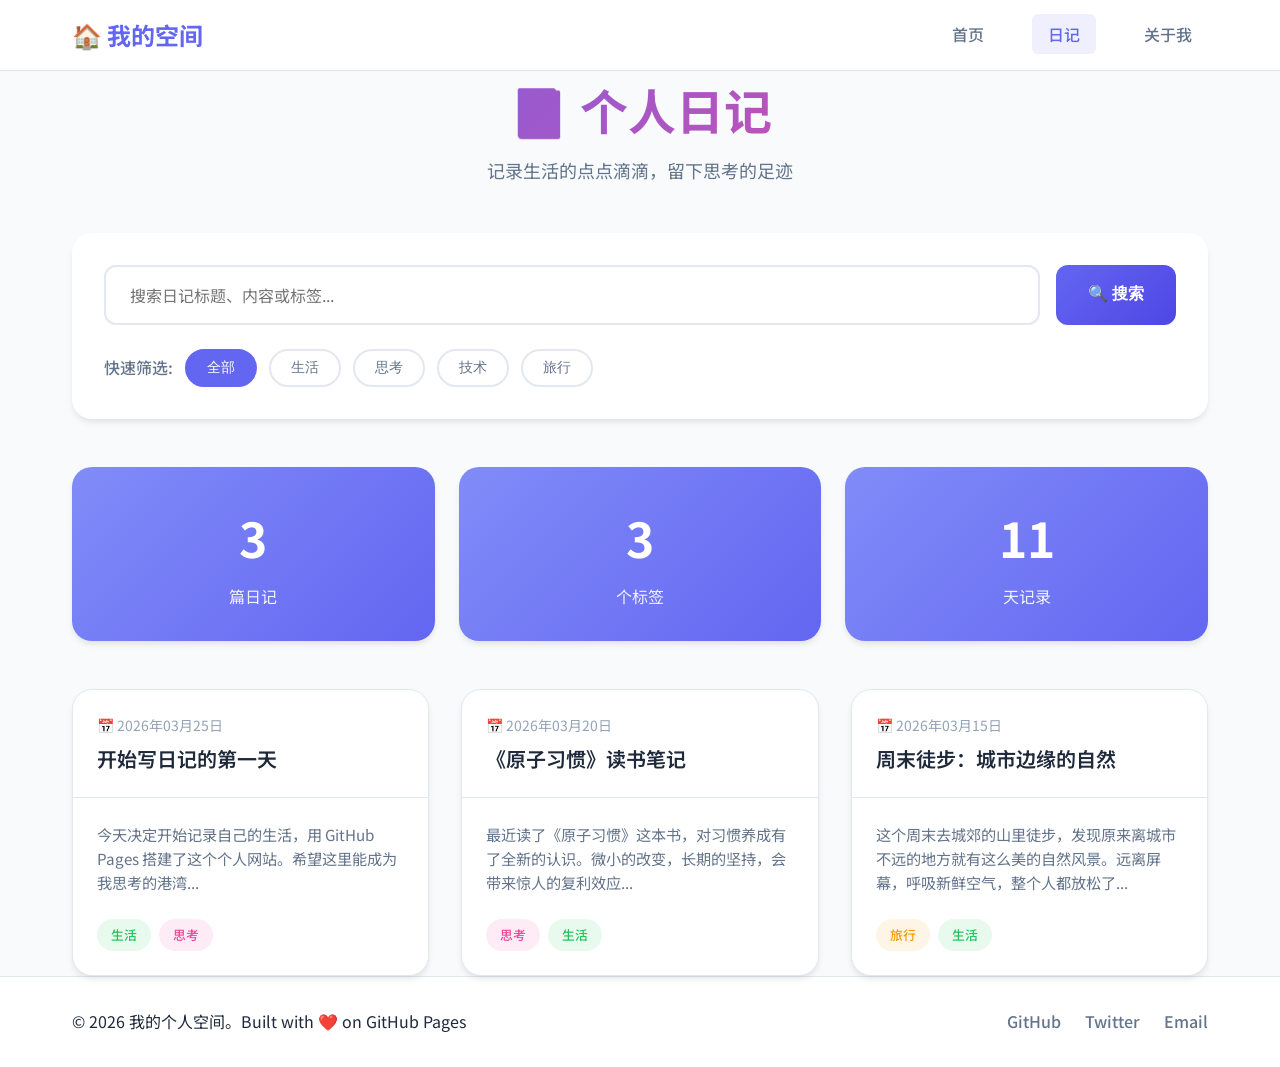
==== journal/index.html @ 2c1432b1 "Initial commit: 个人网站 + 日记功能" ====
<!DOCTYPE html>
<html lang="zh-CN">
<head>
    <meta charset="UTF-8">
    <meta name="viewport" content="width=device-width, initial-scale=1.0">
    <title>个人日记 - 我的空间</title>
    <link rel="stylesheet" href="../css/style.css">
    <link rel="stylesheet" href="../css/journal.css">
    <link href="https://fonts.googleapis.com/css2?family=Noto+Sans+SC:wght@300;400;500;700&display=swap" rel="stylesheet">
</head>
<body>
    <header class="header">
        <nav class="nav">
            <div class="nav-brand">
                <a href="../index.html">🏠 我的空间</a>
            </div>
            <ul class="nav-links">
                <li><a href="../index.html">首页</a></li>
                <li><a href="index.html" class="active">日记</a></li>
                <li><a href="../about.html">关于我</a></li>
            </ul>
        </nav>
    </header>

    <main class="container">
        <section class="journal-header">
            <h1 class="page-title">📔 个人日记</h1>
            <p class="page-subtitle">记录生活的点点滴滴，留下思考的足迹</p>
        </section>

        <section class="search-section">
            <div class="search-container">
                <input 
                    type="text" 
                    id="search-input" 
                    class="search-input" 
                    placeholder="搜索日记标题、内容或标签..."
                >
                <button id="search-btn" class="search-btn">🔍 搜索</button>
            </div>
            <div class="search-filters">
                <span class="filter-label">快速筛选:</span>
                <button class="filter-btn active" data-filter="all">全部</button>
                <button class="filter-btn" data-filter="life">生活</button>
                <button class="filter-btn" data-filter="thoughts">思考</button>
                <button class="filter-btn" data-filter="tech">技术</button>
                <button class="filter-btn" data-filter="travel">旅行</button>
            </div>
        </section>

        <section class="journal-stats">
            <div class="stat-card">
                <span class="stat-number" id="total-posts">0</span>
                <span class="stat-label">篇日记</span>
            </div>
            <div class="stat-card">
                <span class="stat-number" id="total-tags">0</span>
                <span class="stat-label">个标签</span>
            </div>
            <div class="stat-card">
                <span class="stat-number" id="first-post-days">0</span>
                <span class="stat-label">天记录</span>
            </div>
        </section>

        <section class="posts-section">
            <div id="posts-container" class="posts-grid">
                <!-- 日记内容通过 JS 动态加载 -->
            </div>
            <div id="no-results" class="no-results" style="display: none;">
                <p>😕 没有找到匹配的日记</p>
            </div>
        </section>
    </main>

    <footer class="footer">
        <div class="footer-content">
            <p>&copy; 2026 我的个人空间。Built with ❤️ on GitHub Pages</p>
            <div class="social-links">
                <a href="https://github.com/yourusername" target="_blank">GitHub</a>
                <a href="https://twitter.com/yourusername" target="_blank">Twitter</a>
                <a href="mailto:your@email.com">Email</a>
            </div>
        </div>
    </footer>

    <script src="../js/journal-data.js"></script>
    <script src="../js/journal-search.js"></script>
    <script src="../js/journal.js"></script>
</body>
</html>
---- css/style.css ----
/* ===== CSS Variables ===== */
:root {
    --primary-color: #6366f1;
    --primary-light: #818cf8;
    --primary-dark: #4f46e5;
    --secondary-color: #ec4899;
    --accent-color: #06b6d4;
    --bg-color: #f8fafc;
    --card-bg: #ffffff;
    --text-primary: #1e293b;
    --text-secondary: #64748b;
    --text-light: #94a3b8;
    --border-color: #e2e8f0;
    --shadow-sm: 0 1px 2px 0 rgb(0 0 0 / 0.05);
    --shadow-md: 0 4px 6px -1px rgb(0 0 0 / 0.1);
    --shadow-lg: 0 10px 15px -3px rgb(0 0 0 / 0.1);
    --radius-sm: 6px;
    --radius-md: 12px;
    --radius-lg: 20px;
}

/* ===== Reset & Base ===== */
* {
    margin: 0;
    padding: 0;
    box-sizing: border-box;
}

body {
    font-family: 'Noto Sans SC', -apple-system, BlinkMacSystemFont, sans-serif;
    background: var(--bg-color);
    color: var(--text-primary);
    line-height: 1.6;
    overflow-x: hidden;
}

a {
    text-decoration: none;
    color: inherit;
    transition: color 0.2s ease;
}

/* ===== Header & Navigation ===== */
.header {
    background: var(--card-bg);
    border-bottom: 1px solid var(--border-color);
    position: sticky;
    top: 0;
    z-index: 100;
    backdrop-filter: blur(10px);
    background: rgba(255, 255, 255, 0.9);
}

.nav {
    max-width: 1200px;
    margin: 0 auto;
    padding: 1rem 2rem;
    display: flex;
    justify-content: space-between;
    align-items: center;
}

.nav-brand a {
    font-size: 1.5rem;
    font-weight: 700;
    color: var(--primary-color);
}

.nav-links {
    display: flex;
    list-style: none;
    gap: 2rem;
}

.nav-links a {
    font-weight: 500;
    color: var(--text-secondary);
    padding: 0.5rem 1rem;
    border-radius: var(--radius-sm);
    transition: all 0.2s ease;
}

.nav-links a:hover,
.nav-links a.active {
    color: var(--primary-color);
    background: rgba(99, 102, 241, 0.1);
}

/* ===== Hero Section ===== */
.hero {
    max-width: 1200px;
    margin: 0 auto;
    padding: 6rem 2rem;
    display: grid;
    grid-template-columns: 1fr 1fr;
    gap: 4rem;
    align-items: center;
}

.hero-title {
    font-size: 3.5rem;
    font-weight: 700;
    line-height: 1.2;
    margin-bottom: 1.5rem;
}

.highlight {
    color: var(--primary-color);
    background: linear-gradient(120deg, var(--primary-light), var(--secondary-color));
    -webkit-background-clip: text;
    -webkit-text-fill-color: transparent;
    background-clip: text;
}

.hero-subtitle {
    font-size: 1.25rem;
    color: var(--text-secondary);
    margin-bottom: 2rem;
}

.hero-actions {
    display: flex;
    gap: 1rem;
}

.btn {
    padding: 0.875rem 2rem;
    border-radius: var(--radius-md);
    font-weight: 600;
    font-size: 1rem;
    transition: all 0.3s ease;
    display: inline-block;
}

.btn-primary {
    background: linear-gradient(135deg, var(--primary-color), var(--primary-dark));
    color: white;
    box-shadow: var(--shadow-md);
}

.btn-primary:hover {
    transform: translateY(-2px);
    box-shadow: var(--shadow-lg);
}

.btn-secondary {
    background: var(--card-bg);
    color: var(--primary-color);
    border: 2px solid var(--primary-color);
}

.btn-secondary:hover {
    background: var(--primary-color);
    color: white;
}

/* ===== Floating Shapes Animation ===== */
.hero-visual {
    position: relative;
    height: 400px;
}

.floating-shapes {
    position: relative;
    width: 100%;
    height: 100%;
}

.shape {
    position: absolute;
    border-radius: 50%;
    animation: float 6s ease-in-out infinite;
}

.shape-1 {
    width: 200px;
    height: 200px;
    background: linear-gradient(135deg, var(--primary-light), var(--primary-color));
    top: 10%;
    right: 10%;
    animation-delay: 0s;
    opacity: 0.8;
}

.shape-2 {
    width: 150px;
    height: 150px;
    background: linear-gradient(135deg, var(--secondary-color), var(--accent-color));
    bottom: 20%;
    right: 30%;
    animation-delay: 2s;
    opacity: 0.6;
}

.shape-3 {
    width: 100px;
    height: 100px;
    background: linear-gradient(135deg, var(--accent-color), var(--primary-light));
    top: 40%;
    right: 5%;
    animation-delay: 4s;
    opacity: 0.7;
}

@keyframes float {
    0%, 100% { transform: translateY(0) rotate(0deg); }
    50% { transform: translateY(-20px) rotate(10deg); }
}

/* ===== Container ===== */
.container {
    max-width: 1200px;
    margin: 0 auto;
    padding: 0 2rem;
}

/* ===== Section Styles ===== */
.section-title {
    font-size: 2rem;
    font-weight: 700;
    text-align: center;
    margin-bottom: 3rem;
    color: var(--text-primary);
}

/* ===== Featured Cards ===== */
.featured {
    padding: 4rem 0;
}

.cards-grid {
    display: grid;
    grid-template-columns: repeat(auto-fit, minmax(300px, 1fr));
    gap: 2rem;
}

.card {
    background: var(--card-bg);
    padding: 2.5rem;
    border-radius: var(--radius-lg);
    box-shadow: var(--shadow-md);
    transition: all 0.3s ease;
    border: 1px solid var(--border-color);
}

.card:hover {
    transform: translateY(-5px);
    box-shadow: var(--shadow-lg);
    border-color: var(--primary-light);
}

.card-icon {
    font-size: 3rem;
    margin-bottom: 1rem;
}

.card h3 {
    font-size: 1.5rem;
    margin-bottom: 0.75rem;
    color: var(--text-primary);
}

.card p {
    color: var(--text-secondary);
    margin-bottom: 1.5rem;
}

.card-link {
    color: var(--primary-color);
    font-weight: 600;
    transition: all 0.2s ease;
}

.card-link:hover {
    color: var(--primary-dark);
}

/* ===== Latest Posts ===== */
.latest-posts {
    padding: 4rem 0 6rem;
}

.posts-list {
    display: flex;
    flex-direction: column;
    gap: 1.5rem;
}

.post-item {
    background: var(--card-bg);
    padding: 2rem;
    border-radius: var(--radius-md);
    box-shadow: var(--shadow-sm);
    border: 1px solid var(--border-color);
    transition: all 0.3s ease;
    display: block;
}

.post-item:hover {
    box-shadow: var(--shadow-md);
    border-color: var(--primary-light);
    transform: translateX(5px);
}

.post-meta {
    display: flex;
    gap: 1rem;
    margin-bottom: 0.75rem;
    font-size: 0.875rem;
    color: var(--text-light);
}

.post-tag {
    background: rgba(99, 102, 241, 0.1);
    color: var(--primary-color);
    padding: 0.25rem 0.75rem;
    border-radius: 20px;
    font-weight: 500;
}

.post-date {
    display: flex;
    align-items: center;
    gap: 0.5rem;
}

.post-title {
    font-size: 1.25rem;
    font-weight: 600;
    color: var(--text-primary);
    margin-bottom: 0.5rem;
}

.post-excerpt {
    color: var(--text-secondary);
    font-size: 0.95rem;
}

/* ===== Footer ===== */
.footer {
    background: var(--card-bg);
    border-top: 1px solid var(--border-color);
    padding: 2rem 0;
}

.footer-content {
    max-width: 1200px;
    margin: 0 auto;
    padding: 0 2rem;
    display: flex;
    justify-content: space-between;
    align-items: center;
}

.social-links {
    display: flex;
    gap: 1.5rem;
}

.social-links a {
    color: var(--text-secondary);
    font-weight: 500;
}

.social-links a:hover {
    color: var(--primary-color);
}

/* ===== Responsive Design ===== */
@media (max-width: 768px) {
    .hero {
        grid-template-columns: 1fr;
        padding: 3rem 1.5rem;
        text-align: center;
    }

    .hero-title {
        font-size: 2.5rem;
    }

    .hero-actions {
        justify-content: center;
    }

    .hero-visual {
        display: none;
    }

    .nav-links {
        gap: 1rem;
    }

    .cards-grid {
        grid-template-columns: 1fr;
    }

    .footer-content {
        flex-direction: column;
        gap: 1rem;
        text-align: center;
    }
}
---- css/journal.css ----
/* ===== Journal Page Specific Styles ===== */

.page-title {
    font-size: 3rem;
    font-weight: 700;
    text-align: center;
    margin-bottom: 0.5rem;
    background: linear-gradient(135deg, var(--primary-color), var(--secondary-color));
    -webkit-background-clip: text;
    -webkit-text-fill-color: transparent;
    background-clip: text;
}

.page-subtitle {
    text-align: center;
    color: var(--text-secondary);
    font-size: 1.125rem;
    margin-bottom: 3rem;
}

/* ===== Search Section ===== */
.search-section {
    background: var(--card-bg);
    padding: 2rem;
    border-radius: var(--radius-lg);
    box-shadow: var(--shadow-md);
    margin-bottom: 3rem;
}

.search-container {
    display: flex;
    gap: 1rem;
    margin-bottom: 1.5rem;
}

.search-input {
    flex: 1;
    padding: 1rem 1.5rem;
    border: 2px solid var(--border-color);
    border-radius: var(--radius-md);
    font-size: 1rem;
    font-family: inherit;
    transition: all 0.3s ease;
}

.search-input:focus {
    outline: none;
    border-color: var(--primary-color);
    box-shadow: 0 0 0 3px rgba(99, 102, 241, 0.1);
}

.search-btn {
    padding: 1rem 2rem;
    background: linear-gradient(135deg, var(--primary-color), var(--primary-dark));
    color: white;
    border: none;
    border-radius: var(--radius-md);
    font-size: 1rem;
    font-weight: 600;
    cursor: pointer;
    transition: all 0.3s ease;
}

.search-btn:hover {
    transform: translateY(-2px);
    box-shadow: var(--shadow-lg);
}

.search-filters {
    display: flex;
    align-items: center;
    gap: 0.75rem;
    flex-wrap: wrap;
}

.filter-label {
    font-weight: 500;
    color: var(--text-secondary);
}

.filter-btn {
    padding: 0.5rem 1.25rem;
    border: 2px solid var(--border-color);
    background: var(--card-bg);
    border-radius: 20px;
    font-size: 0.875rem;
    font-weight: 500;
    cursor: pointer;
    transition: all 0.2s ease;
    color: var(--text-secondary);
}

.filter-btn:hover {
    border-color: var(--primary-light);
    color: var(--primary-color);
}

.filter-btn.active {
    background: var(--primary-color);
    border-color: var(--primary-color);
    color: white;
}

/* ===== Journal Stats ===== */
.journal-stats {
    display: grid;
    grid-template-columns: repeat(auto-fit, minmax(200px, 1fr));
    gap: 1.5rem;
    margin-bottom: 3rem;
}

.stat-card {
    background: linear-gradient(135deg, var(--primary-light), var(--primary-color));
    padding: 2rem;
    border-radius: var(--radius-lg);
    text-align: center;
    color: white;
    box-shadow: var(--shadow-md);
}

.stat-number {
    display: block;
    font-size: 3rem;
    font-weight: 700;
    margin-bottom: 0.5rem;
}

.stat-label {
    font-size: 1rem;
    opacity: 0.9;
}

/* ===== Posts Grid ===== */
.posts-grid {
    display: grid;
    grid-template-columns: repeat(auto-fill, minmax(350px, 1fr));
    gap: 2rem;
}

.post-card {
    background: var(--card-bg);
    border-radius: var(--radius-lg);
    overflow: hidden;
    box-shadow: var(--shadow-md);
    transition: all 0.3s ease;
    border: 1px solid var(--border-color);
    display: block;
}

.post-card:hover {
    transform: translateY(-5px);
    box-shadow: var(--shadow-lg);
    border-color: var(--primary-light);
}

.post-card-header {
    padding: 1.5rem;
    border-bottom: 1px solid var(--border-color);
}

.post-card-date {
    font-size: 0.875rem;
    color: var(--text-light);
    margin-bottom: 0.5rem;
    display: flex;
    align-items: center;
    gap: 0.5rem;
}

.post-card-title {
    font-size: 1.25rem;
    font-weight: 600;
    color: var(--text-primary);
    line-height: 1.4;
}

.post-card-body {
    padding: 1.5rem;
}

.post-card-excerpt {
    color: var(--text-secondary);
    font-size: 0.95rem;
    line-height: 1.6;
    margin-bottom: 1.5rem;
}

.post-card-tags {
    display: flex;
    flex-wrap: wrap;
    gap: 0.5rem;
}

.post-tag {
    background: rgba(99, 102, 241, 0.1);
    color: var(--primary-color);
    padding: 0.375rem 0.875rem;
    border-radius: 20px;
    font-size: 0.8rem;
    font-weight: 500;
}

.post-tag.life { background: rgba(34, 197, 94, 0.1); color: #22c55e; }
.post-tag.thoughts { background: rgba(236, 72, 153, 0.1); color: #ec4899; }
.post-tag.tech { background: rgba(6, 182, 212, 0.1); color: #06b6d4; }
.post-tag.travel { background: rgba(245, 158, 11, 0.1); color: #f59e0b; }

/* ===== No Results ===== */
.no-results {
    text-align: center;
    padding: 4rem 2rem;
    color: var(--text-secondary);
    font-size: 1.125rem;
}

/* ===== Individual Post Page ===== */
.post-content {
    background: var(--card-bg);
    padding: 3rem;
    border-radius: var(--radius-lg);
    box-shadow: var(--shadow-md);
    max-width: 800px;
    margin: 0 auto;
}

.post-header {
    margin-bottom: 2rem;
    padding-bottom: 2rem;
    border-bottom: 2px solid var(--border-color);
}

.post-header h1 {
    font-size: 2.5rem;
    margin-bottom: 1rem;
    color: var(--text-primary);
}

.post-meta-large {
    display: flex;
    gap: 2rem;
    color: var(--text-secondary);
}

.post-body {
    font-size: 1.125rem;
    line-height: 1.8;
    color: var(--text-primary);
}

.post-body h2 {
    font-size: 1.75rem;
    margin: 2.5rem 0 1rem;
    color: var(--primary-color);
}

.post-body h3 {
    font-size: 1.5rem;
    margin: 2rem 0 1rem;
}

.post-body p {
    margin-bottom: 1.5rem;
}

.post-body ul,
.post-body ol {
    margin: 1.5rem 0;
    padding-left: 2rem;
}

.post-body li {
    margin-bottom: 0.75rem;
}

.post-body blockquote {
    border-left: 4px solid var(--primary-color);
    padding-left: 1.5rem;
    margin: 2rem 0;
    font-style: italic;
    color: var(--text-secondary);
}

.post-body code {
    background: var(--bg-color);
    padding: 0.25rem 0.5rem;
    border-radius: 4px;
    font-family: 'Monaco', 'Consolas', monospace;
    font-size: 0.9em;
}

.post-body pre {
    background: var(--bg-color);
    padding: 1.5rem;
    border-radius: var(--radius-md);
    overflow-x: auto;
    margin: 2rem 0;
}

.post-body pre code {
    padding: 0;
    background: none;
}

/* ===== Back Button ===== */
.back-btn {
    display: inline-flex;
    align-items: center;
    gap: 0.5rem;
    padding: 0.75rem 1.5rem;
    background: var(--card-bg);
    border: 2px solid var(--border-color);
    border-radius: var(--radius-md);
    font-weight: 600;
    color: var(--text-secondary);
    margin-bottom: 2rem;
    cursor: pointer;
    transition: all 0.3s ease;
}

.back-btn:hover {
    border-color: var(--primary-color);
    color: var(--primary-color);
}

/* ===== Responsive ===== */
@media (max-width: 768px) {
    .page-title {
        font-size: 2rem;
    }

    .search-container {
        flex-direction: column;
    }

    .posts-grid {
        grid-template-columns: 1fr;
    }

    .post-content {
        padding: 2rem 1.5rem;
    }

    .post-header h1 {
        font-size: 2rem;
    }

    .post-meta-large {
        flex-direction: column;
        gap: 0.5rem;
    }
}
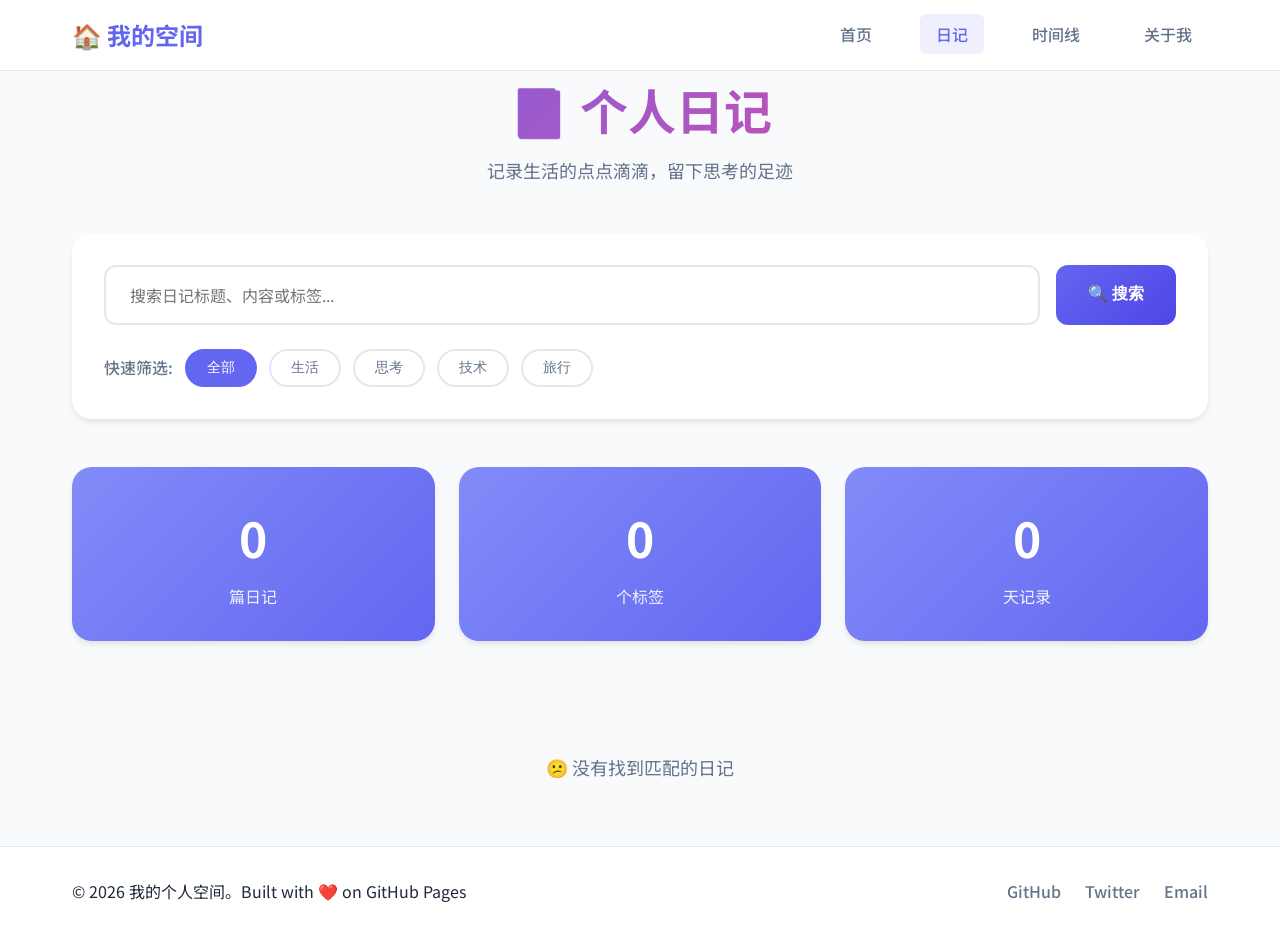
==== commit 837d3b85: "Fix: 修复筛选功能 + 重构为独立日记文件 + 添加时间线页面" ====
--- a/journal/index.html
+++ b/journal/index.html
@@ -17,6 +17,7 @@
             <ul class="nav-links">
                 <li><a href="../index.html">首页</a></li>
                 <li><a href="index.html" class="active">日记</a></li>
+                <li><a href="../timeline.html">时间线</a></li>
                 <li><a href="../about.html">关于我</a></li>
             </ul>
         </nav>
@@ -84,7 +85,6 @@
         </div>
     </footer>
 
-    <script src="../js/journal-data.js"></script>
     <script src="../js/journal-search.js"></script>
     <script src="../js/journal.js"></script>
 </body>
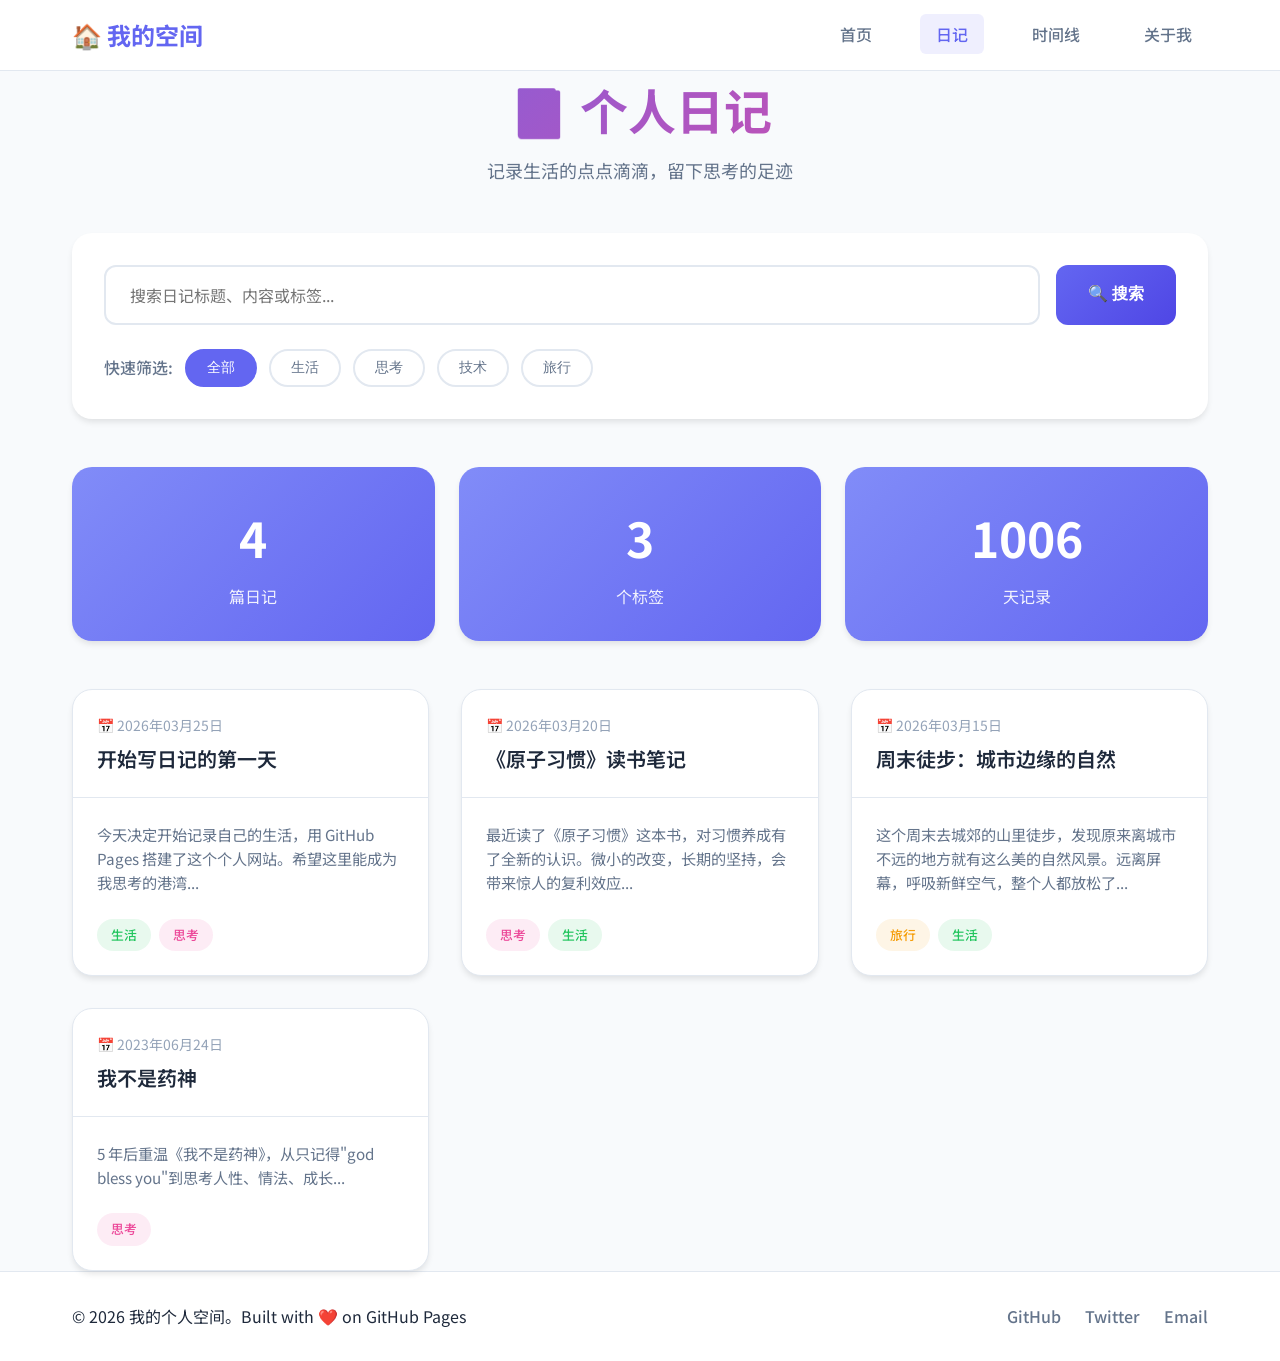
==== commit f5d45b8c: "Fix: 修复筛选功能 + 时间线动态加载 + 添加缓存控制" ====
--- a/journal/index.html
+++ b/journal/index.html
@@ -85,6 +85,7 @@
         </div>
     </footer>
 
+    <script src="../js/version.js"></script>
     <script src="../js/journal-search.js"></script>
     <script src="../js/journal.js"></script>
 </body>
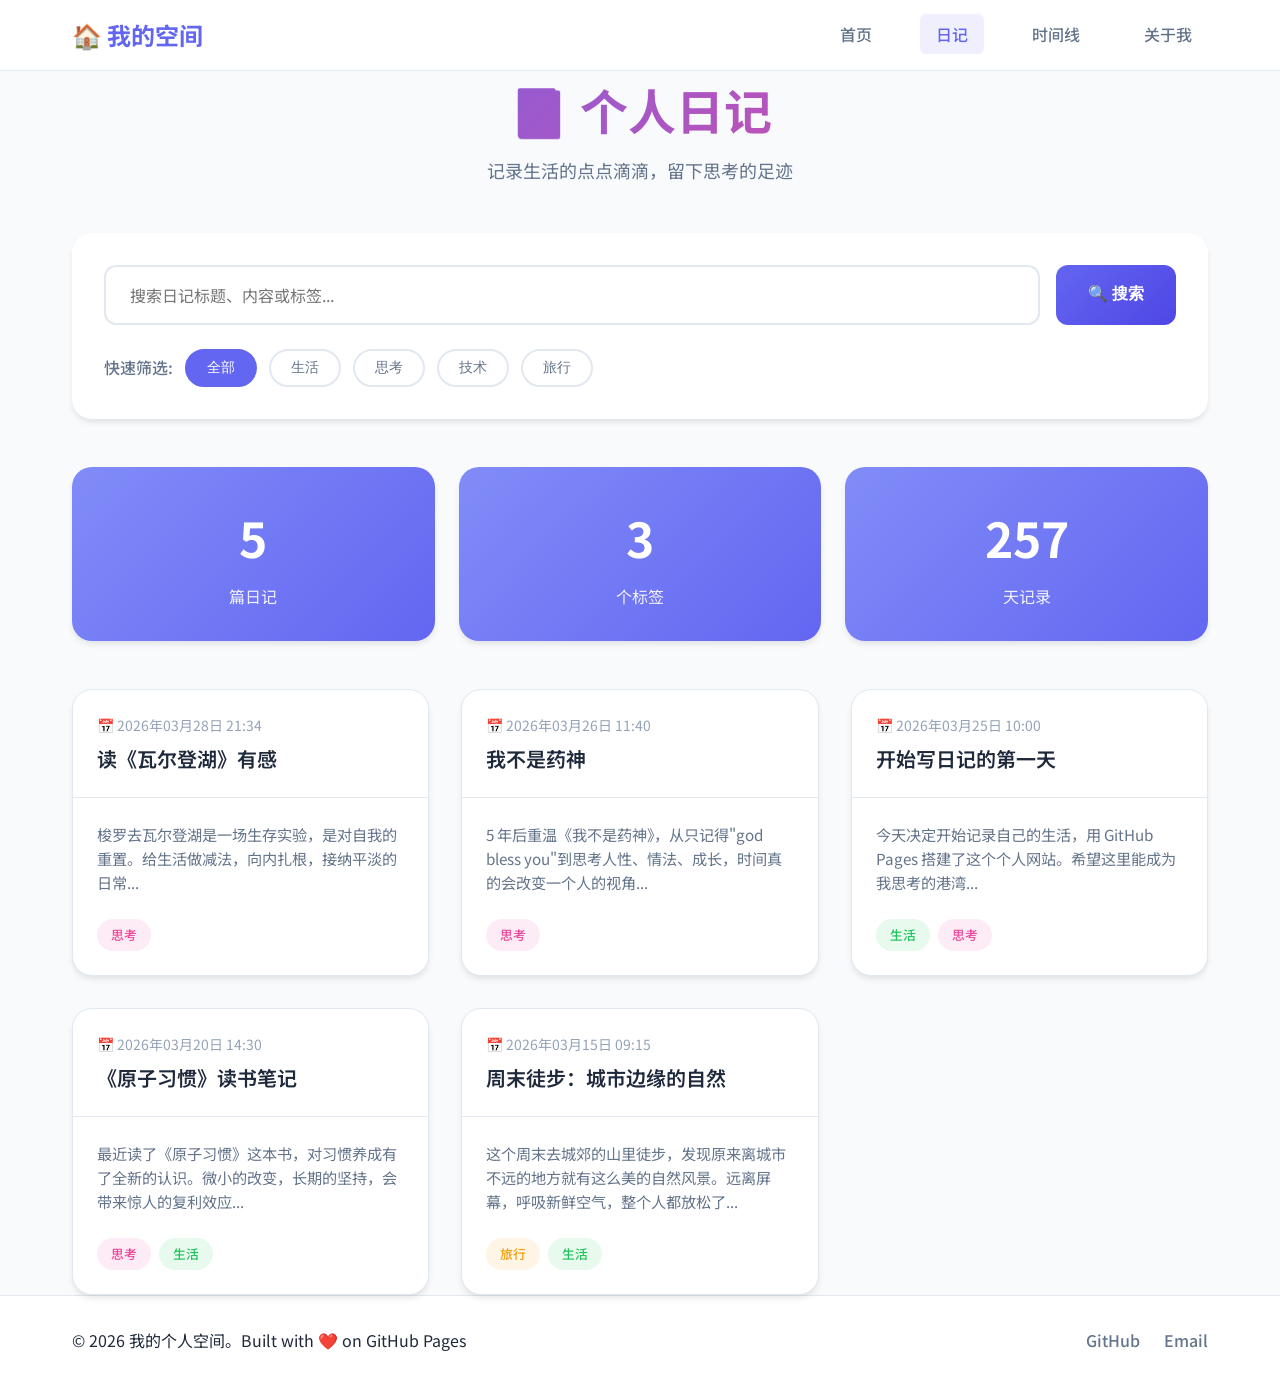
==== commit 2227c82e: "Update: 修改社交链接为个人 GitHub 和邮箱，移除 Twitter" ====
--- a/journal/index.html
+++ b/journal/index.html
@@ -78,9 +78,8 @@
         <div class="footer-content">
             <p>&copy; 2026 我的个人空间。Built with ❤️ on GitHub Pages</p>
             <div class="social-links">
-                <a href="https://github.com/yourusername" target="_blank">GitHub</a>
-                <a href="https://twitter.com/yourusername" target="_blank">Twitter</a>
-                <a href="mailto:your@email.com">Email</a>
+                <a href="https://github.com/kunjar-git" target="_blank">GitHub</a>
+                <a href="mailto:kunjar518@163.com">Email</a>
             </div>
         </div>
     </footer>
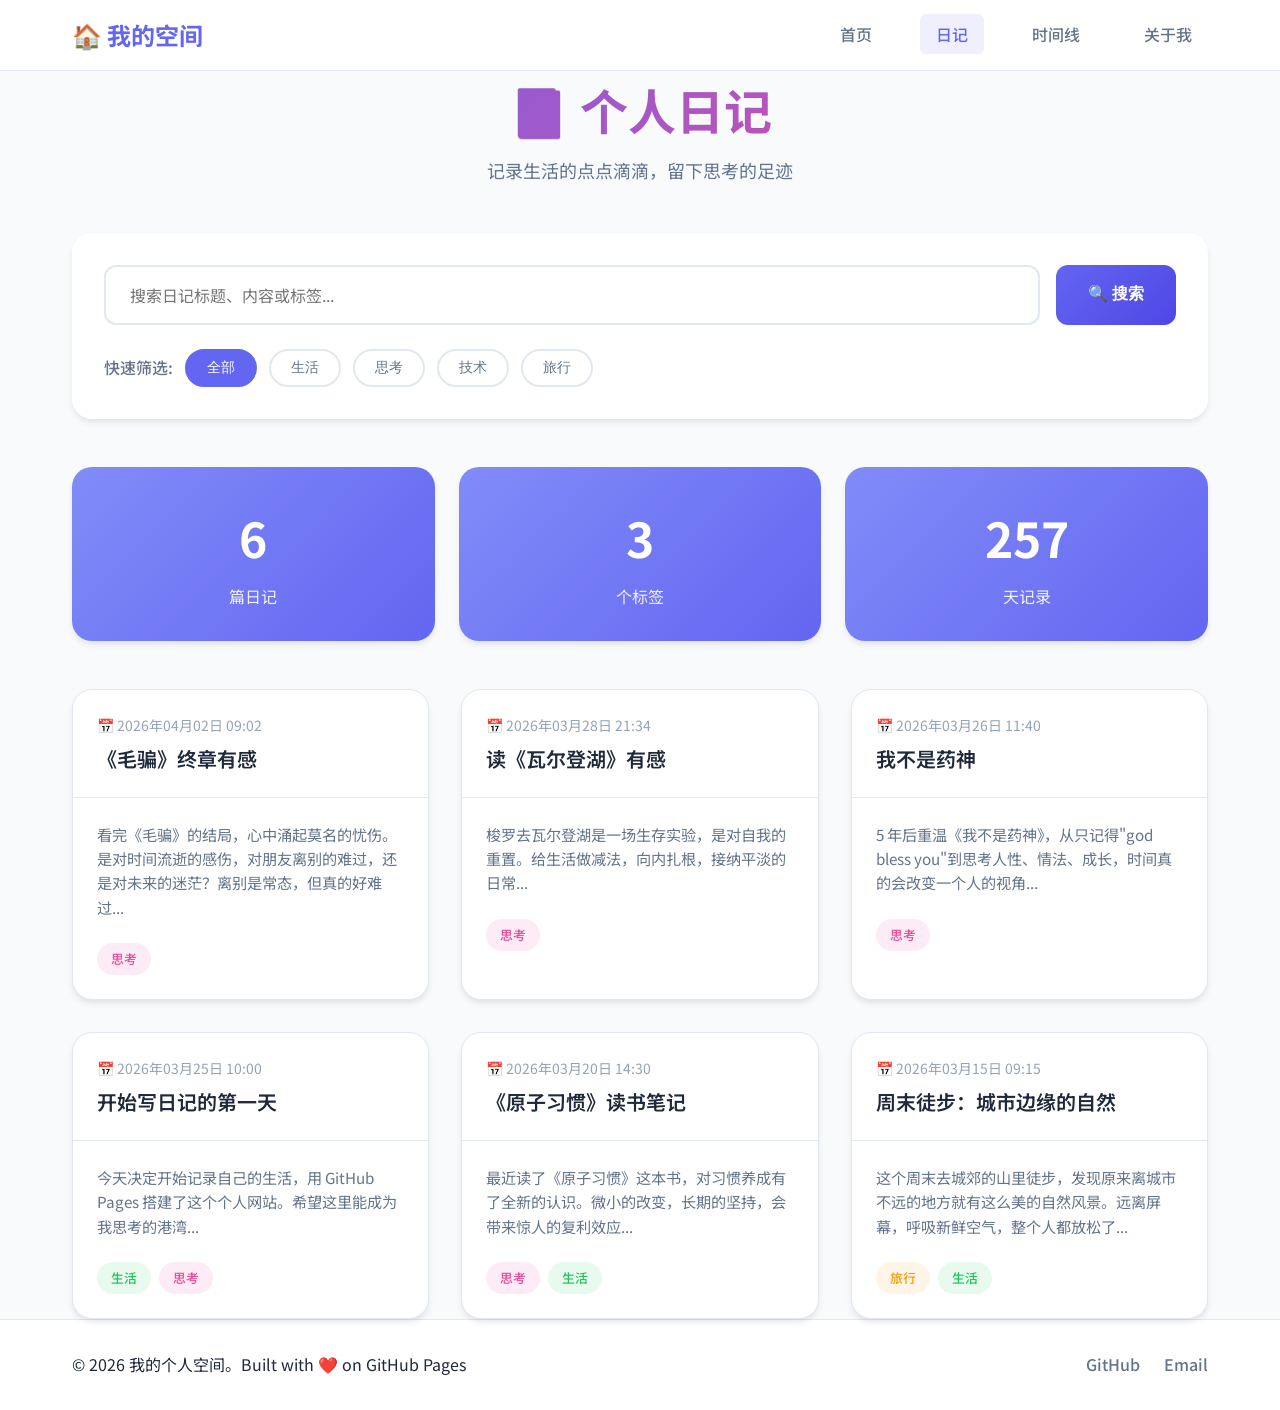
==== commit b230232c: "Add: 新日记《《毛骗》终章有感》" ====
--- a/journal/index.html
+++ b/journal/index.html
@@ -3,7 +3,7 @@
 <head>
     <meta charset="UTF-8">
     <meta name="viewport" content="width=device-width, initial-scale=1.0">
-    <title>个人日记 - 我的空间</title>
+    <title>日记列表 | kunjar 的随想录</title>
     <link rel="stylesheet" href="../css/style.css">
     <link rel="stylesheet" href="../css/journal.css">
     <link href="https://fonts.googleapis.com/css2?family=Noto+Sans+SC:wght@300;400;500;700&display=swap" rel="stylesheet">
